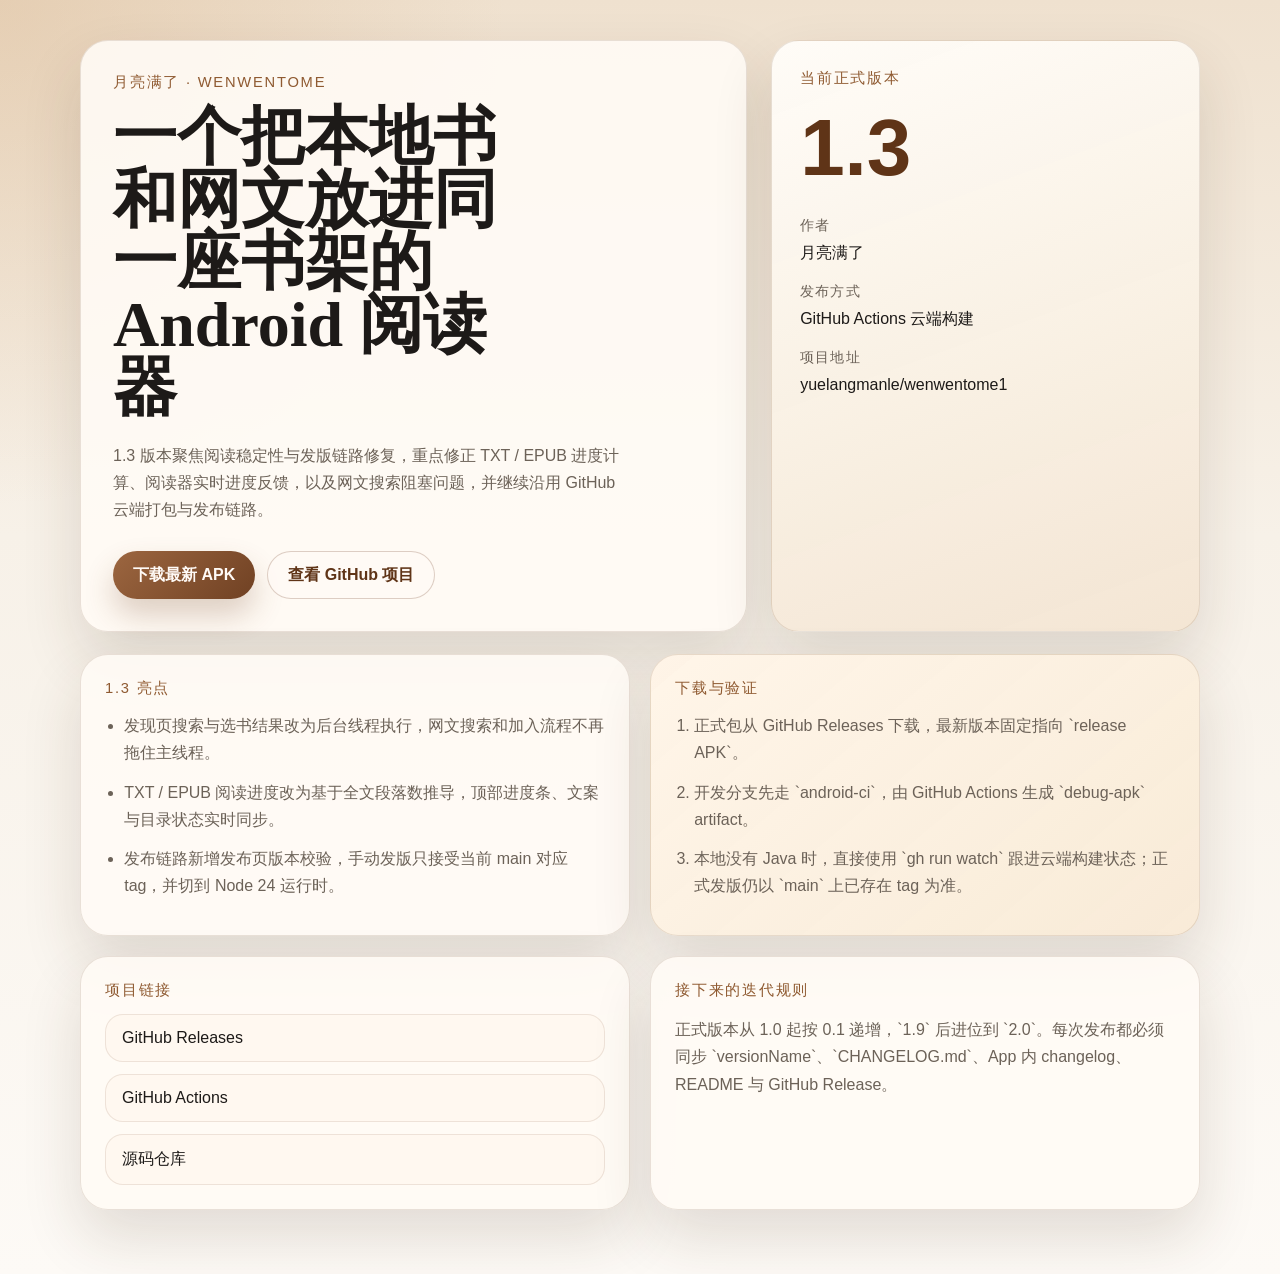
==== site/index.html @ 21248cae "fix: prepare v1.3 reader stability release" ====
<!DOCTYPE html>
<html lang="zh-CN">
<head>
  <meta charset="UTF-8" />
  <meta name="viewport" content="width=device-width, initial-scale=1.0" />
  <title>WenwenToMe 1.3 发布页</title>
  <meta name="description" content="WenwenToMe 1.3 发布页：查看版本亮点、下载入口、GitHub 项目与云端发布说明。" />
  <link rel="stylesheet" href="./styles.css" />
</head>
<body>
  <div class="page-shell">
    <header class="hero">
      <div class="hero-copy">
        <p class="eyebrow">月亮满了 · WenwenToMe</p>
        <h1>一个把本地书和网文放进同一座书架的 Android 阅读器</h1>
        <p class="hero-text">
          1.3 版本聚焦阅读稳定性与发版链路修复，重点修正 TXT / EPUB 进度计算、阅读器实时进度反馈，以及网文搜索阻塞问题，并继续沿用 GitHub 云端打包与发布链路。
        </p>
        <div class="hero-actions">
          <a class="button primary" href="https://github.com/yuelangmanle/wenwentome1/releases/latest">下载最新 APK</a>
          <a class="button secondary" href="https://github.com/yuelangmanle/wenwentome1">查看 GitHub 项目</a>
        </div>
      </div>
      <section class="hero-panel">
        <p class="panel-label">当前正式版本</p>
        <p class="panel-version">1.3</p>
        <dl class="panel-meta">
          <div>
            <dt>作者</dt>
            <dd>月亮满了</dd>
          </div>
          <div>
            <dt>发布方式</dt>
            <dd>GitHub Actions 云端构建</dd>
          </div>
          <div>
            <dt>项目地址</dt>
            <dd>yuelangmanle/wenwentome1</dd>
          </div>
        </dl>
      </section>
    </header>

    <main class="content-grid">
      <section class="card">
        <p class="section-kicker">1.3 亮点</p>
        <ul class="feature-list">
          <li>发现页搜索与选书结果改为后台线程执行，网文搜索和加入流程不再拖住主线程。</li>
          <li>TXT / EPUB 阅读进度改为基于全文段落数推导，顶部进度条、文案与目录状态实时同步。</li>
          <li>发布链路新增发布页版本校验，手动发版只接受当前 main 对应 tag，并切到 Node 24 运行时。</li>
        </ul>
      </section>

      <section class="card accent">
        <p class="section-kicker">下载与验证</p>
        <ol class="step-list">
          <li>正式包从 GitHub Releases 下载，最新版本固定指向 `release APK`。</li>
          <li>开发分支先走 `android-ci`，由 GitHub Actions 生成 `debug-apk` artifact。</li>
          <li>本地没有 Java 时，直接使用 `gh run watch` 跟进云端构建状态；正式发版仍以 `main` 上已存在 tag 为准。</li>
        </ol>
      </section>

      <section class="card">
        <p class="section-kicker">项目链接</p>
        <div class="link-stack">
          <a href="https://github.com/yuelangmanle/wenwentome1/releases">GitHub Releases</a>
          <a href="https://github.com/yuelangmanle/wenwentome1/actions">GitHub Actions</a>
          <a href="https://github.com/yuelangmanle/wenwentome1">源码仓库</a>
        </div>
      </section>

      <section class="card">
        <p class="section-kicker">接下来的迭代规则</p>
        <p class="body-text">
          正式版本从 1.0 起按 0.1 递增，`1.9` 后进位到 `2.0`。每次发布都必须同步 `versionName`、`CHANGELOG.md`、App 内 changelog、README 与 GitHub Release。
        </p>
      </section>
    </main>
  </div>
</body>
</html>
---- site/styles.css ----
:root {
  --bg: #f3ece2;
  --bg-warm: #fffaf4;
  --ink: #1d1a18;
  --muted: #6c6258;
  --accent: #8f5a31;
  --accent-deep: #5f3417;
  --card: rgba(255, 251, 245, 0.9);
  --line: rgba(98, 68, 40, 0.14);
  --shadow: 0 28px 60px rgba(61, 41, 21, 0.14);
}

* {
  box-sizing: border-box;
}

body {
  margin: 0;
  min-height: 100vh;
  font-family: "Avenir Next", "PingFang SC", "Noto Sans SC", sans-serif;
  color: var(--ink);
  background:
    radial-gradient(circle at top left, rgba(212, 173, 130, 0.36), transparent 28%),
    linear-gradient(180deg, #efe1cf 0%, #f7f1e8 42%, #fdfaf6 100%);
}

a {
  color: inherit;
}

.page-shell {
  width: min(1120px, calc(100% - 32px));
  margin: 0 auto;
  padding: 40px 0 64px;
}

.hero {
  display: grid;
  grid-template-columns: 1.4fr 0.9fr;
  gap: 24px;
  align-items: stretch;
}

.hero-copy,
.hero-panel,
.card {
  border: 1px solid var(--line);
  border-radius: 28px;
  background: var(--card);
  box-shadow: var(--shadow);
}

.hero-copy {
  padding: 32px;
}

.eyebrow,
.section-kicker,
.panel-label {
  margin: 0 0 14px;
  font-size: 0.92rem;
  letter-spacing: 0.12em;
  text-transform: uppercase;
  color: var(--accent);
}

h1 {
  margin: 0;
  max-width: 12ch;
  font-family: "Iowan Old Style", "Songti SC", "Noto Serif SC", serif;
  font-size: clamp(2.4rem, 5vw, 4.6rem);
  line-height: 0.98;
}

.hero-text,
.body-text,
.panel-meta dd,
.step-list,
.feature-list {
  color: var(--muted);
  line-height: 1.7;
  font-size: 1rem;
}

.hero-text {
  max-width: 58ch;
  margin: 22px 0 0;
}

.hero-actions {
  display: flex;
  flex-wrap: wrap;
  gap: 12px;
  margin-top: 28px;
}

.button {
  display: inline-flex;
  align-items: center;
  justify-content: center;
  min-height: 48px;
  padding: 0 20px;
  border-radius: 999px;
  font-weight: 700;
  text-decoration: none;
  transition: transform 160ms ease, box-shadow 160ms ease;
}

.button:hover {
  transform: translateY(-2px);
}

.primary {
  background: linear-gradient(135deg, #9c6640, #704123);
  color: #fffaf6;
  box-shadow: 0 16px 30px rgba(112, 65, 35, 0.24);
}

.secondary {
  border: 1px solid rgba(112, 65, 35, 0.24);
  background: rgba(255, 250, 245, 0.72);
  color: var(--accent-deep);
}

.hero-panel {
  padding: 28px;
  background:
    linear-gradient(160deg, rgba(255, 252, 247, 0.96), rgba(243, 229, 210, 0.94)),
    var(--card);
}

.panel-version {
  margin: 0 0 22px;
  font-size: clamp(3rem, 7vw, 5rem);
  font-weight: 800;
  color: var(--accent-deep);
}

.panel-meta {
  display: grid;
  gap: 16px;
  margin: 0;
}

.panel-meta dt {
  margin-bottom: 4px;
  color: var(--muted);
  font-size: 0.88rem;
  text-transform: uppercase;
  letter-spacing: 0.08em;
}

.panel-meta dd {
  margin: 0;
  color: var(--ink);
}

.content-grid {
  display: grid;
  grid-template-columns: repeat(2, minmax(0, 1fr));
  gap: 20px;
  margin-top: 22px;
}

.card {
  padding: 24px;
}

.accent {
  background:
    linear-gradient(140deg, rgba(255, 245, 232, 0.98), rgba(248, 234, 214, 0.94)),
    var(--card);
}

.feature-list,
.step-list {
  margin: 0;
  padding-left: 1.2rem;
}

.feature-list li,
.step-list li {
  margin-bottom: 12px;
}

.link-stack {
  display: grid;
  gap: 12px;
}

.link-stack a {
  display: block;
  padding: 14px 16px;
  border-radius: 18px;
  text-decoration: none;
  background: rgba(255, 248, 240, 0.9);
  border: 1px solid rgba(112, 65, 35, 0.12);
}

@media (max-width: 820px) {
  .page-shell {
    width: min(100% - 20px, 1120px);
    padding-top: 20px;
  }

  .hero,
  .content-grid {
    grid-template-columns: 1fr;
  }

  .hero-copy,
  .hero-panel,
  .card {
    border-radius: 24px;
  }

  .hero-copy {
    padding: 24px;
  }

  .hero-panel,
  .card {
    padding: 20px;
  }
}
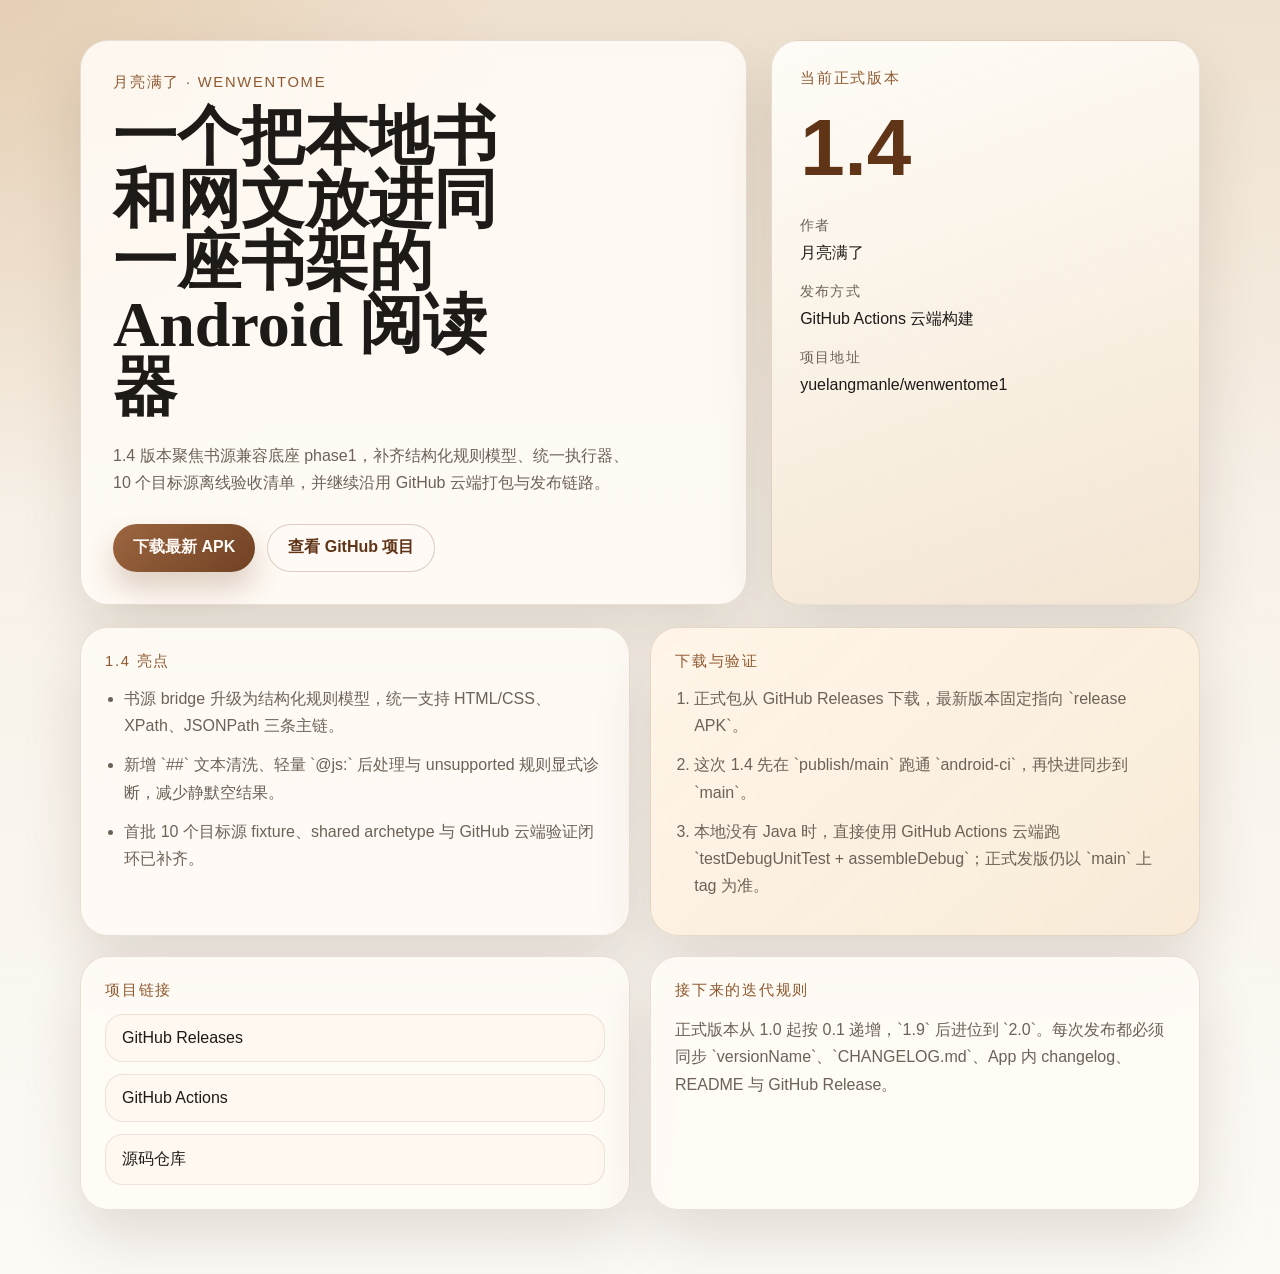
==== commit 26cda62f: "chore: prepare v1.4 source compatibility release" ====
--- a/site/index.html
+++ b/site/index.html
@@ -3,8 +3,8 @@
 <head>
   <meta charset="UTF-8" />
   <meta name="viewport" content="width=device-width, initial-scale=1.0" />
-  <title>WenwenToMe 1.3 发布页</title>
-  <meta name="description" content="WenwenToMe 1.3 发布页：查看版本亮点、下载入口、GitHub 项目与云端发布说明。" />
+  <title>WenwenToMe 1.4 发布页</title>
+  <meta name="description" content="WenwenToMe 1.4 发布页：查看书源兼容底座 phase1、下载入口、GitHub 项目与云端发布说明。" />
   <link rel="stylesheet" href="./styles.css" />
 </head>
 <body>
@@ -14,7 +14,7 @@
         <p class="eyebrow">月亮满了 · WenwenToMe</p>
         <h1>一个把本地书和网文放进同一座书架的 Android 阅读器</h1>
         <p class="hero-text">
-          1.3 版本聚焦阅读稳定性与发版链路修复，重点修正 TXT / EPUB 进度计算、阅读器实时进度反馈，以及网文搜索阻塞问题，并继续沿用 GitHub 云端打包与发布链路。
+          1.4 版本聚焦书源兼容底座 phase1，补齐结构化规则模型、统一执行器、10 个目标源离线验收清单，并继续沿用 GitHub 云端打包与发布链路。
         </p>
         <div class="hero-actions">
           <a class="button primary" href="https://github.com/yuelangmanle/wenwentome1/releases/latest">下载最新 APK</a>
@@ -23,7 +23,7 @@
       </div>
       <section class="hero-panel">
         <p class="panel-label">当前正式版本</p>
-        <p class="panel-version">1.3</p>
+        <p class="panel-version">1.4</p>
         <dl class="panel-meta">
           <div>
             <dt>作者</dt>
@@ -43,11 +43,11 @@
 
     <main class="content-grid">
       <section class="card">
-        <p class="section-kicker">1.3 亮点</p>
+        <p class="section-kicker">1.4 亮点</p>
         <ul class="feature-list">
-          <li>发现页搜索与选书结果改为后台线程执行，网文搜索和加入流程不再拖住主线程。</li>
-          <li>TXT / EPUB 阅读进度改为基于全文段落数推导，顶部进度条、文案与目录状态实时同步。</li>
-          <li>发布链路新增发布页版本校验，手动发版只接受当前 main 对应 tag，并切到 Node 24 运行时。</li>
+          <li>书源 bridge 升级为结构化规则模型，统一支持 HTML/CSS、XPath、JSONPath 三条主链。</li>
+          <li>新增 `##` 文本清洗、轻量 `@js:` 后处理与 unsupported 规则显式诊断，减少静默空结果。</li>
+          <li>首批 10 个目标源 fixture、shared archetype 与 GitHub 云端验证闭环已补齐。</li>
         </ul>
       </section>
 
@@ -55,8 +55,8 @@
         <p class="section-kicker">下载与验证</p>
         <ol class="step-list">
           <li>正式包从 GitHub Releases 下载，最新版本固定指向 `release APK`。</li>
-          <li>开发分支先走 `android-ci`，由 GitHub Actions 生成 `debug-apk` artifact。</li>
-          <li>本地没有 Java 时，直接使用 `gh run watch` 跟进云端构建状态；正式发版仍以 `main` 上已存在 tag 为准。</li>
+          <li>这次 1.4 先在 `publish/main` 跑通 `android-ci`，再快进同步到 `main`。</li>
+          <li>本地没有 Java 时，直接使用 GitHub Actions 云端跑 `testDebugUnitTest + assembleDebug`；正式发版仍以 `main` 上 tag 为准。</li>
         </ol>
       </section>
 
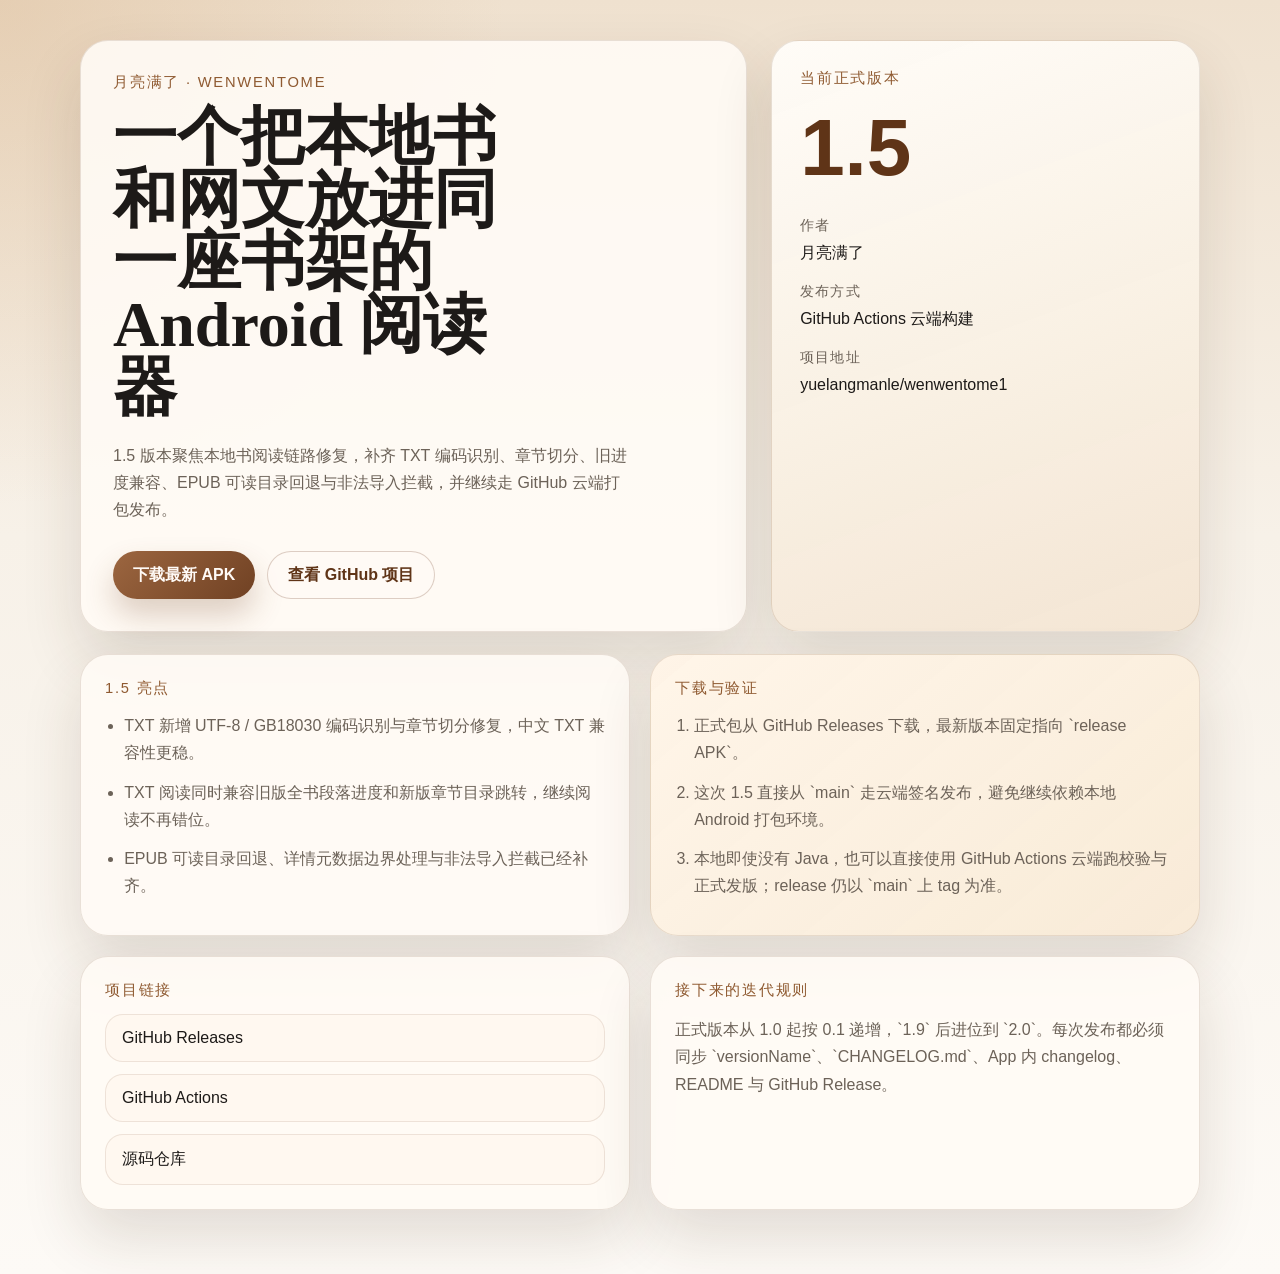
==== commit e2cf605e: "chore: prepare v1.5 release metadata" ====
--- a/site/index.html
+++ b/site/index.html
@@ -3,8 +3,8 @@
 <head>
   <meta charset="UTF-8" />
   <meta name="viewport" content="width=device-width, initial-scale=1.0" />
-  <title>WenwenToMe 1.4 发布页</title>
-  <meta name="description" content="WenwenToMe 1.4 发布页：查看书源兼容底座 phase1、下载入口、GitHub 项目与云端发布说明。" />
+  <title>WenwenToMe 1.5 发布页</title>
+  <meta name="description" content="WenwenToMe 1.5 发布页：查看 TXT / EPUB 阅读修复、下载入口、GitHub 项目与云端发布说明。" />
   <link rel="stylesheet" href="./styles.css" />
 </head>
 <body>
@@ -14,7 +14,7 @@
         <p class="eyebrow">月亮满了 · WenwenToMe</p>
         <h1>一个把本地书和网文放进同一座书架的 Android 阅读器</h1>
         <p class="hero-text">
-          1.4 版本聚焦书源兼容底座 phase1，补齐结构化规则模型、统一执行器、10 个目标源离线验收清单，并继续沿用 GitHub 云端打包与发布链路。
+          1.5 版本聚焦本地书阅读链路修复，补齐 TXT 编码识别、章节切分、旧进度兼容、EPUB 可读目录回退与非法导入拦截，并继续走 GitHub 云端打包发布。
         </p>
         <div class="hero-actions">
           <a class="button primary" href="https://github.com/yuelangmanle/wenwentome1/releases/latest">下载最新 APK</a>
@@ -23,7 +23,7 @@
       </div>
       <section class="hero-panel">
         <p class="panel-label">当前正式版本</p>
-        <p class="panel-version">1.4</p>
+        <p class="panel-version">1.5</p>
         <dl class="panel-meta">
           <div>
             <dt>作者</dt>
@@ -43,11 +43,11 @@
 
     <main class="content-grid">
       <section class="card">
-        <p class="section-kicker">1.4 亮点</p>
+        <p class="section-kicker">1.5 亮点</p>
         <ul class="feature-list">
-          <li>书源 bridge 升级为结构化规则模型，统一支持 HTML/CSS、XPath、JSONPath 三条主链。</li>
-          <li>新增 `##` 文本清洗、轻量 `@js:` 后处理与 unsupported 规则显式诊断，减少静默空结果。</li>
-          <li>首批 10 个目标源 fixture、shared archetype 与 GitHub 云端验证闭环已补齐。</li>
+          <li>TXT 新增 UTF-8 / GB18030 编码识别与章节切分修复，中文 TXT 兼容性更稳。</li>
+          <li>TXT 阅读同时兼容旧版全书段落进度和新版章节目录跳转，继续阅读不再错位。</li>
+          <li>EPUB 可读目录回退、详情元数据边界处理与非法导入拦截已经补齐。</li>
         </ul>
       </section>
 
@@ -55,8 +55,8 @@
         <p class="section-kicker">下载与验证</p>
         <ol class="step-list">
           <li>正式包从 GitHub Releases 下载，最新版本固定指向 `release APK`。</li>
-          <li>这次 1.4 先在 `publish/main` 跑通 `android-ci`，再快进同步到 `main`。</li>
-          <li>本地没有 Java 时，直接使用 GitHub Actions 云端跑 `testDebugUnitTest + assembleDebug`；正式发版仍以 `main` 上 tag 为准。</li>
+          <li>这次 1.5 直接从 `main` 走云端签名发布，避免继续依赖本地 Android 打包环境。</li>
+          <li>本地即使没有 Java，也可以直接使用 GitHub Actions 云端跑校验与正式发版；release 仍以 `main` 上 tag 为准。</li>
         </ol>
       </section>
 
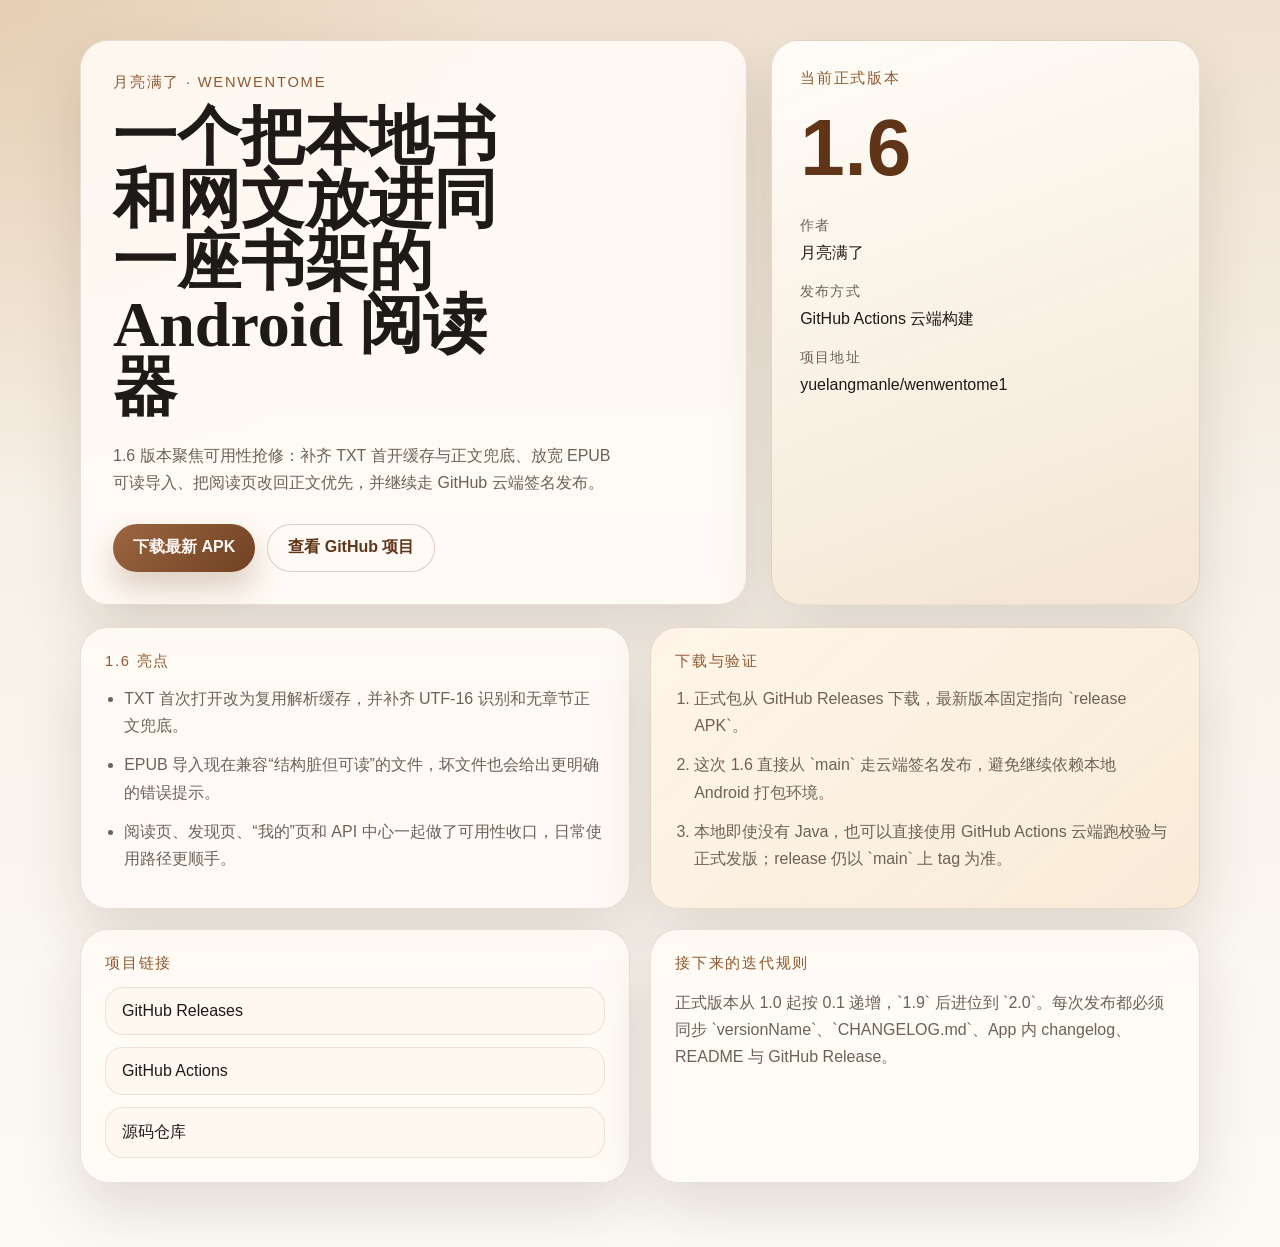
==== commit d5a5335e: "chore: prepare v1.6 release metadata" ====
--- a/site/index.html
+++ b/site/index.html
@@ -3,8 +3,8 @@
 <head>
   <meta charset="UTF-8" />
   <meta name="viewport" content="width=device-width, initial-scale=1.0" />
-  <title>WenwenToMe 1.5 发布页</title>
-  <meta name="description" content="WenwenToMe 1.5 发布页：查看 TXT / EPUB 阅读修复、下载入口、GitHub 项目与云端发布说明。" />
+  <title>WenwenToMe 1.6 发布页</title>
+  <meta name="description" content="WenwenToMe 1.6 发布页：查看 TXT / EPUB 可用性抢修、阅读页收口与正式安装包下载入口。" />
   <link rel="stylesheet" href="./styles.css" />
 </head>
 <body>
@@ -14,7 +14,7 @@
         <p class="eyebrow">月亮满了 · WenwenToMe</p>
         <h1>一个把本地书和网文放进同一座书架的 Android 阅读器</h1>
         <p class="hero-text">
-          1.5 版本聚焦本地书阅读链路修复，补齐 TXT 编码识别、章节切分、旧进度兼容、EPUB 可读目录回退与非法导入拦截，并继续走 GitHub 云端打包发布。
+          1.6 版本聚焦可用性抢修：补齐 TXT 首开缓存与正文兜底、放宽 EPUB 可读导入、把阅读页改回正文优先，并继续走 GitHub 云端签名发布。
         </p>
         <div class="hero-actions">
           <a class="button primary" href="https://github.com/yuelangmanle/wenwentome1/releases/latest">下载最新 APK</a>
@@ -23,7 +23,7 @@
       </div>
       <section class="hero-panel">
         <p class="panel-label">当前正式版本</p>
-        <p class="panel-version">1.5</p>
+        <p class="panel-version">1.6</p>
         <dl class="panel-meta">
           <div>
             <dt>作者</dt>
@@ -43,11 +43,11 @@
 
     <main class="content-grid">
       <section class="card">
-        <p class="section-kicker">1.5 亮点</p>
+        <p class="section-kicker">1.6 亮点</p>
         <ul class="feature-list">
-          <li>TXT 新增 UTF-8 / GB18030 编码识别与章节切分修复，中文 TXT 兼容性更稳。</li>
-          <li>TXT 阅读同时兼容旧版全书段落进度和新版章节目录跳转，继续阅读不再错位。</li>
-          <li>EPUB 可读目录回退、详情元数据边界处理与非法导入拦截已经补齐。</li>
+          <li>TXT 首次打开改为复用解析缓存，并补齐 UTF-16 识别和无章节正文兜底。</li>
+          <li>EPUB 导入现在兼容“结构脏但可读”的文件，坏文件也会给出更明确的错误提示。</li>
+          <li>阅读页、发现页、“我的”页和 API 中心一起做了可用性收口，日常使用路径更顺手。</li>
         </ul>
       </section>
 
@@ -55,7 +55,7 @@
         <p class="section-kicker">下载与验证</p>
         <ol class="step-list">
           <li>正式包从 GitHub Releases 下载，最新版本固定指向 `release APK`。</li>
-          <li>这次 1.5 直接从 `main` 走云端签名发布，避免继续依赖本地 Android 打包环境。</li>
+          <li>这次 1.6 直接从 `main` 走云端签名发布，避免继续依赖本地 Android 打包环境。</li>
           <li>本地即使没有 Java，也可以直接使用 GitHub Actions 云端跑校验与正式发版；release 仍以 `main` 上 tag 为准。</li>
         </ol>
       </section>
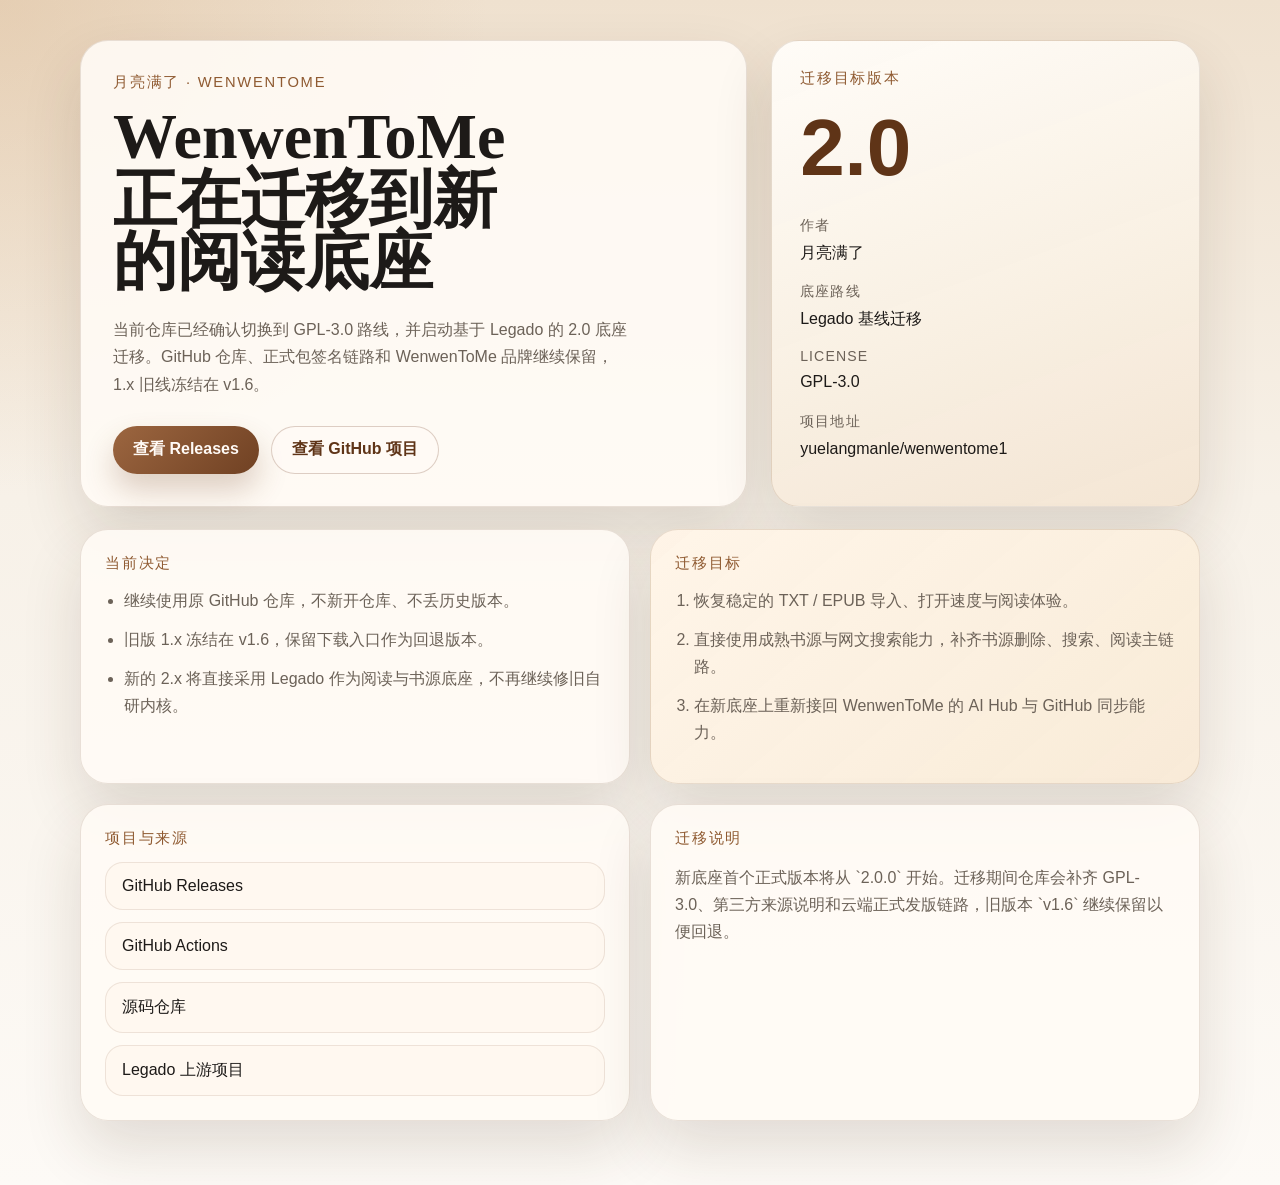
==== commit 6e2ae2f0: "docs: freeze 1.x line and establish gpl baseline" ====
--- a/site/index.html
+++ b/site/index.html
@@ -3,8 +3,8 @@
 <head>
   <meta charset="UTF-8" />
   <meta name="viewport" content="width=device-width, initial-scale=1.0" />
-  <title>WenwenToMe 1.6 发布页</title>
-  <meta name="description" content="WenwenToMe 1.6 发布页：查看 TXT / EPUB 可用性抢修、阅读页收口与正式安装包下载入口。" />
+  <title>WenwenToMe 迁移公告</title>
+  <meta name="description" content="WenwenToMe 正在从 1.x 旧线迁移到基于 Legado 的 2.0 底座，仓库与发布链路保持不变。" />
   <link rel="stylesheet" href="./styles.css" />
 </head>
 <body>
@@ -12,26 +12,30 @@
     <header class="hero">
       <div class="hero-copy">
         <p class="eyebrow">月亮满了 · WenwenToMe</p>
-        <h1>一个把本地书和网文放进同一座书架的 Android 阅读器</h1>
+        <h1>WenwenToMe 正在迁移到新的阅读底座</h1>
         <p class="hero-text">
-          1.6 版本聚焦可用性抢修：补齐 TXT 首开缓存与正文兜底、放宽 EPUB 可读导入、把阅读页改回正文优先，并继续走 GitHub 云端签名发布。
+          当前仓库已经确认切换到 GPL-3.0 路线，并启动基于 Legado 的 2.0 底座迁移。GitHub 仓库、正式包签名链路和 WenwenToMe 品牌继续保留，1.x 旧线冻结在 v1.6。
         </p>
         <div class="hero-actions">
-          <a class="button primary" href="https://github.com/yuelangmanle/wenwentome1/releases/latest">下载最新 APK</a>
+          <a class="button primary" href="https://github.com/yuelangmanle/wenwentome1/releases">查看 Releases</a>
           <a class="button secondary" href="https://github.com/yuelangmanle/wenwentome1">查看 GitHub 项目</a>
         </div>
       </div>
       <section class="hero-panel">
-        <p class="panel-label">当前正式版本</p>
-        <p class="panel-version">1.6</p>
+        <p class="panel-label">迁移目标版本</p>
+        <p class="panel-version">2.0</p>
         <dl class="panel-meta">
           <div>
             <dt>作者</dt>
             <dd>月亮满了</dd>
           </div>
           <div>
-            <dt>发布方式</dt>
-            <dd>GitHub Actions 云端构建</dd>
+            <dt>底座路线</dt>
+            <dd>Legado 基线迁移</dd>
+          </div>
+          <div>
+            <dt>License</dt>
+            <dd>GPL-3.0</dd>
           </div>
           <div>
             <dt>项目地址</dt>
@@ -43,36 +47,37 @@
 
     <main class="content-grid">
       <section class="card">
-        <p class="section-kicker">1.6 亮点</p>
+        <p class="section-kicker">当前决定</p>
         <ul class="feature-list">
-          <li>TXT 首次打开改为复用解析缓存，并补齐 UTF-16 识别和无章节正文兜底。</li>
-          <li>EPUB 导入现在兼容“结构脏但可读”的文件，坏文件也会给出更明确的错误提示。</li>
-          <li>阅读页、发现页、“我的”页和 API 中心一起做了可用性收口，日常使用路径更顺手。</li>
+          <li>继续使用原 GitHub 仓库，不新开仓库、不丢历史版本。</li>
+          <li>旧版 1.x 冻结在 v1.6，保留下载入口作为回退版本。</li>
+          <li>新的 2.x 将直接采用 Legado 作为阅读与书源底座，不再继续修旧自研内核。</li>
         </ul>
       </section>
 
       <section class="card accent">
-        <p class="section-kicker">下载与验证</p>
+        <p class="section-kicker">迁移目标</p>
         <ol class="step-list">
-          <li>正式包从 GitHub Releases 下载，最新版本固定指向 `release APK`。</li>
-          <li>这次 1.6 直接从 `main` 走云端签名发布，避免继续依赖本地 Android 打包环境。</li>
-          <li>本地即使没有 Java，也可以直接使用 GitHub Actions 云端跑校验与正式发版；release 仍以 `main` 上 tag 为准。</li>
+          <li>恢复稳定的 TXT / EPUB 导入、打开速度与阅读体验。</li>
+          <li>直接使用成熟书源与网文搜索能力，补齐书源删除、搜索、阅读主链路。</li>
+          <li>在新底座上重新接回 WenwenToMe 的 AI Hub 与 GitHub 同步能力。</li>
         </ol>
       </section>
 
       <section class="card">
-        <p class="section-kicker">项目链接</p>
+        <p class="section-kicker">项目与来源</p>
         <div class="link-stack">
           <a href="https://github.com/yuelangmanle/wenwentome1/releases">GitHub Releases</a>
           <a href="https://github.com/yuelangmanle/wenwentome1/actions">GitHub Actions</a>
           <a href="https://github.com/yuelangmanle/wenwentome1">源码仓库</a>
+          <a href="https://github.com/gedoor/legado">Legado 上游项目</a>
         </div>
       </section>
 
       <section class="card">
-        <p class="section-kicker">接下来的迭代规则</p>
+        <p class="section-kicker">迁移说明</p>
         <p class="body-text">
-          正式版本从 1.0 起按 0.1 递增，`1.9` 后进位到 `2.0`。每次发布都必须同步 `versionName`、`CHANGELOG.md`、App 内 changelog、README 与 GitHub Release。
+          新底座首个正式版本将从 `2.0.0` 开始。迁移期间仓库会补齐 GPL-3.0、第三方来源说明和云端正式发版链路，旧版本 `v1.6` 继续保留以便回退。
         </p>
       </section>
     </main>
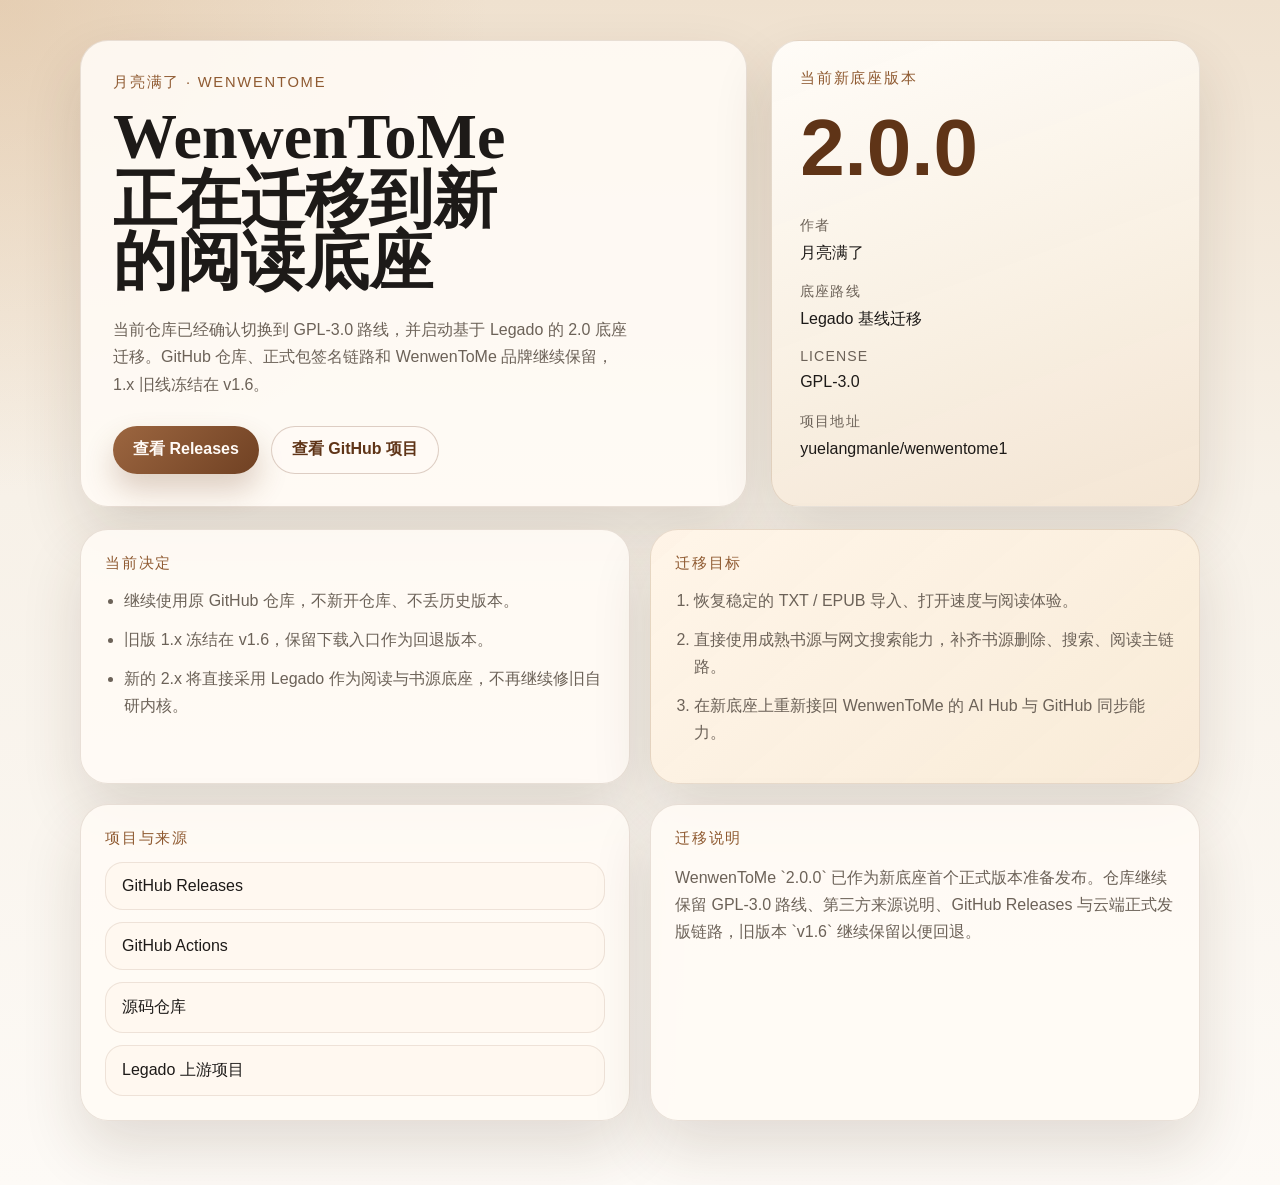
==== commit 78f6d82d: "ci: restore cloud release pipeline for 2.0.0" ====
--- a/site/index.html
+++ b/site/index.html
@@ -22,8 +22,8 @@
         </div>
       </div>
       <section class="hero-panel">
-        <p class="panel-label">迁移目标版本</p>
-        <p class="panel-version">2.0</p>
+        <p class="panel-label">当前新底座版本</p>
+        <p class="panel-version">2.0.0</p>
         <dl class="panel-meta">
           <div>
             <dt>作者</dt>
@@ -77,7 +77,7 @@
       <section class="card">
         <p class="section-kicker">迁移说明</p>
         <p class="body-text">
-          新底座首个正式版本将从 `2.0.0` 开始。迁移期间仓库会补齐 GPL-3.0、第三方来源说明和云端正式发版链路，旧版本 `v1.6` 继续保留以便回退。
+          WenwenToMe `2.0.0` 已作为新底座首个正式版本准备发布。仓库继续保留 GPL-3.0 路线、第三方来源说明、GitHub Releases 与云端正式发版链路，旧版本 `v1.6` 继续保留以便回退。
         </p>
       </section>
     </main>
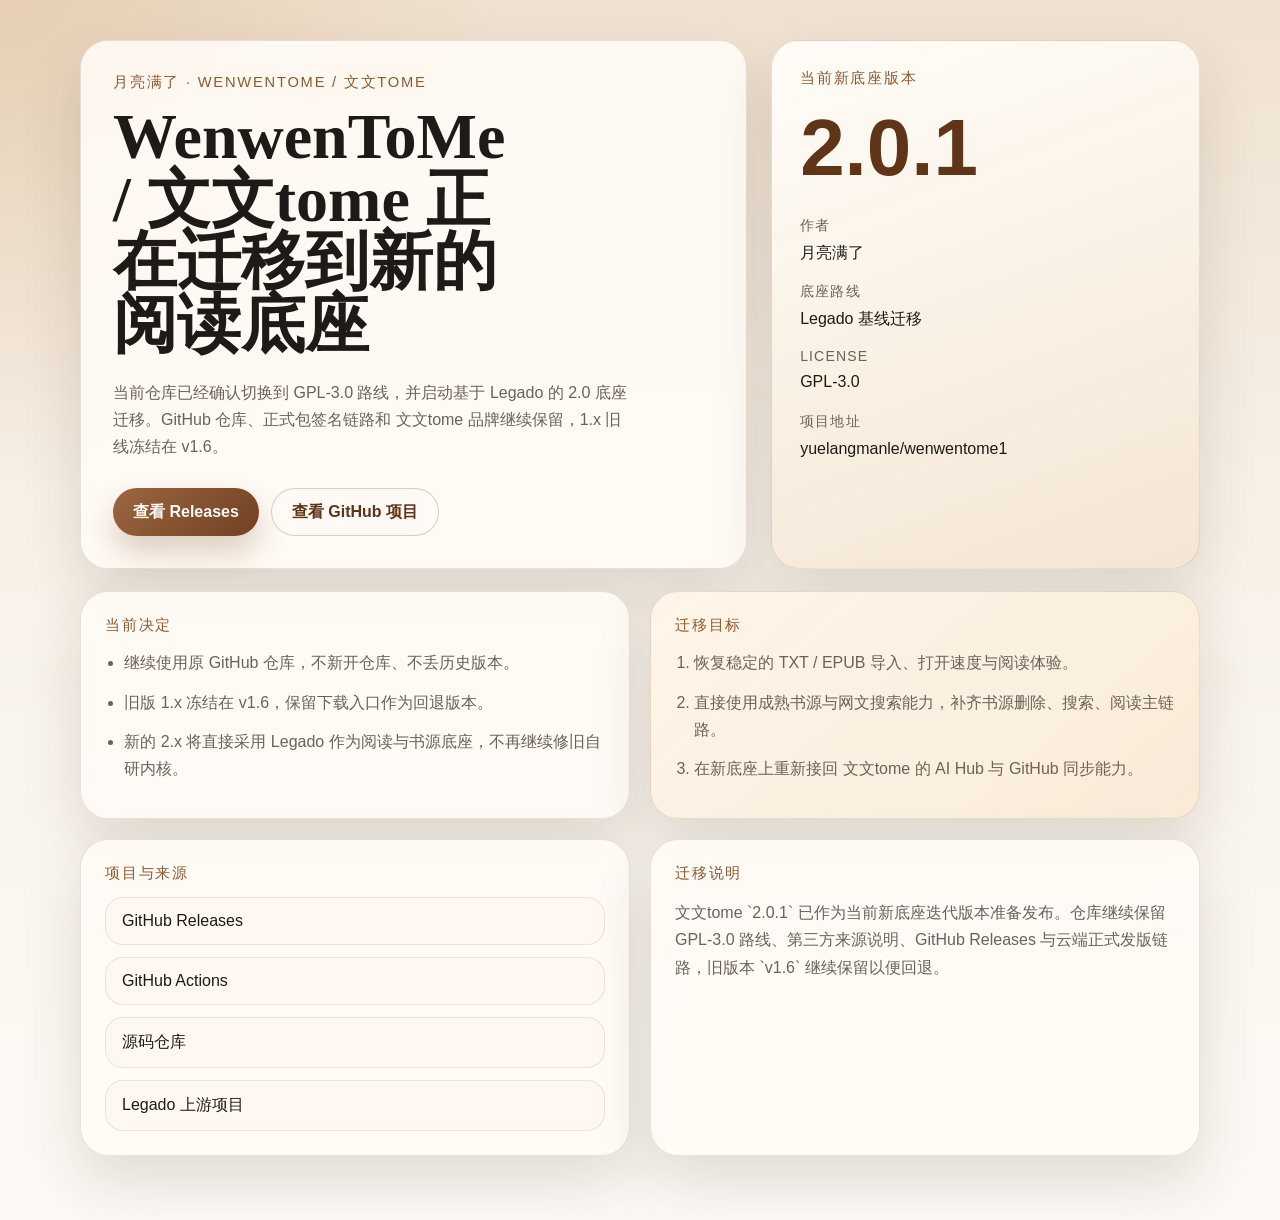
==== commit 472e2df5: "feat: advance wenwentome 2.0.1 integration" ====
--- a/site/index.html
+++ b/site/index.html
@@ -3,18 +3,18 @@
 <head>
   <meta charset="UTF-8" />
   <meta name="viewport" content="width=device-width, initial-scale=1.0" />
-  <title>WenwenToMe 迁移公告</title>
-  <meta name="description" content="WenwenToMe 正在从 1.x 旧线迁移到基于 Legado 的 2.0 底座，仓库与发布链路保持不变。" />
+  <title>WenwenToMe / 文文tome 迁移公告</title>
+  <meta name="description" content="WenwenToMe / 文文tome 正在从 1.x 旧线迁移到基于 Legado 的 2.0 底座，仓库与发布链路保持不变。" />
   <link rel="stylesheet" href="./styles.css" />
 </head>
 <body>
   <div class="page-shell">
     <header class="hero">
       <div class="hero-copy">
-        <p class="eyebrow">月亮满了 · WenwenToMe</p>
-        <h1>WenwenToMe 正在迁移到新的阅读底座</h1>
+        <p class="eyebrow">月亮满了 · WenwenToMe / 文文tome</p>
+        <h1>WenwenToMe / 文文tome 正在迁移到新的阅读底座</h1>
         <p class="hero-text">
-          当前仓库已经确认切换到 GPL-3.0 路线，并启动基于 Legado 的 2.0 底座迁移。GitHub 仓库、正式包签名链路和 WenwenToMe 品牌继续保留，1.x 旧线冻结在 v1.6。
+          当前仓库已经确认切换到 GPL-3.0 路线，并启动基于 Legado 的 2.0 底座迁移。GitHub 仓库、正式包签名链路和 文文tome 品牌继续保留，1.x 旧线冻结在 v1.6。
         </p>
         <div class="hero-actions">
           <a class="button primary" href="https://github.com/yuelangmanle/wenwentome1/releases">查看 Releases</a>
@@ -23,7 +23,7 @@
       </div>
       <section class="hero-panel">
         <p class="panel-label">当前新底座版本</p>
-        <p class="panel-version">2.0.0</p>
+        <p class="panel-version">2.0.1</p>
         <dl class="panel-meta">
           <div>
             <dt>作者</dt>
@@ -60,7 +60,7 @@
         <ol class="step-list">
           <li>恢复稳定的 TXT / EPUB 导入、打开速度与阅读体验。</li>
           <li>直接使用成熟书源与网文搜索能力，补齐书源删除、搜索、阅读主链路。</li>
-          <li>在新底座上重新接回 WenwenToMe 的 AI Hub 与 GitHub 同步能力。</li>
+          <li>在新底座上重新接回 文文tome 的 AI Hub 与 GitHub 同步能力。</li>
         </ol>
       </section>
 
@@ -77,7 +77,7 @@
       <section class="card">
         <p class="section-kicker">迁移说明</p>
         <p class="body-text">
-          WenwenToMe `2.0.0` 已作为新底座首个正式版本准备发布。仓库继续保留 GPL-3.0 路线、第三方来源说明、GitHub Releases 与云端正式发版链路，旧版本 `v1.6` 继续保留以便回退。
+          文文tome `2.0.1` 已作为当前新底座迭代版本准备发布。仓库继续保留 GPL-3.0 路线、第三方来源说明、GitHub Releases 与云端正式发版链路，旧版本 `v1.6` 继续保留以便回退。
         </p>
       </section>
     </main>
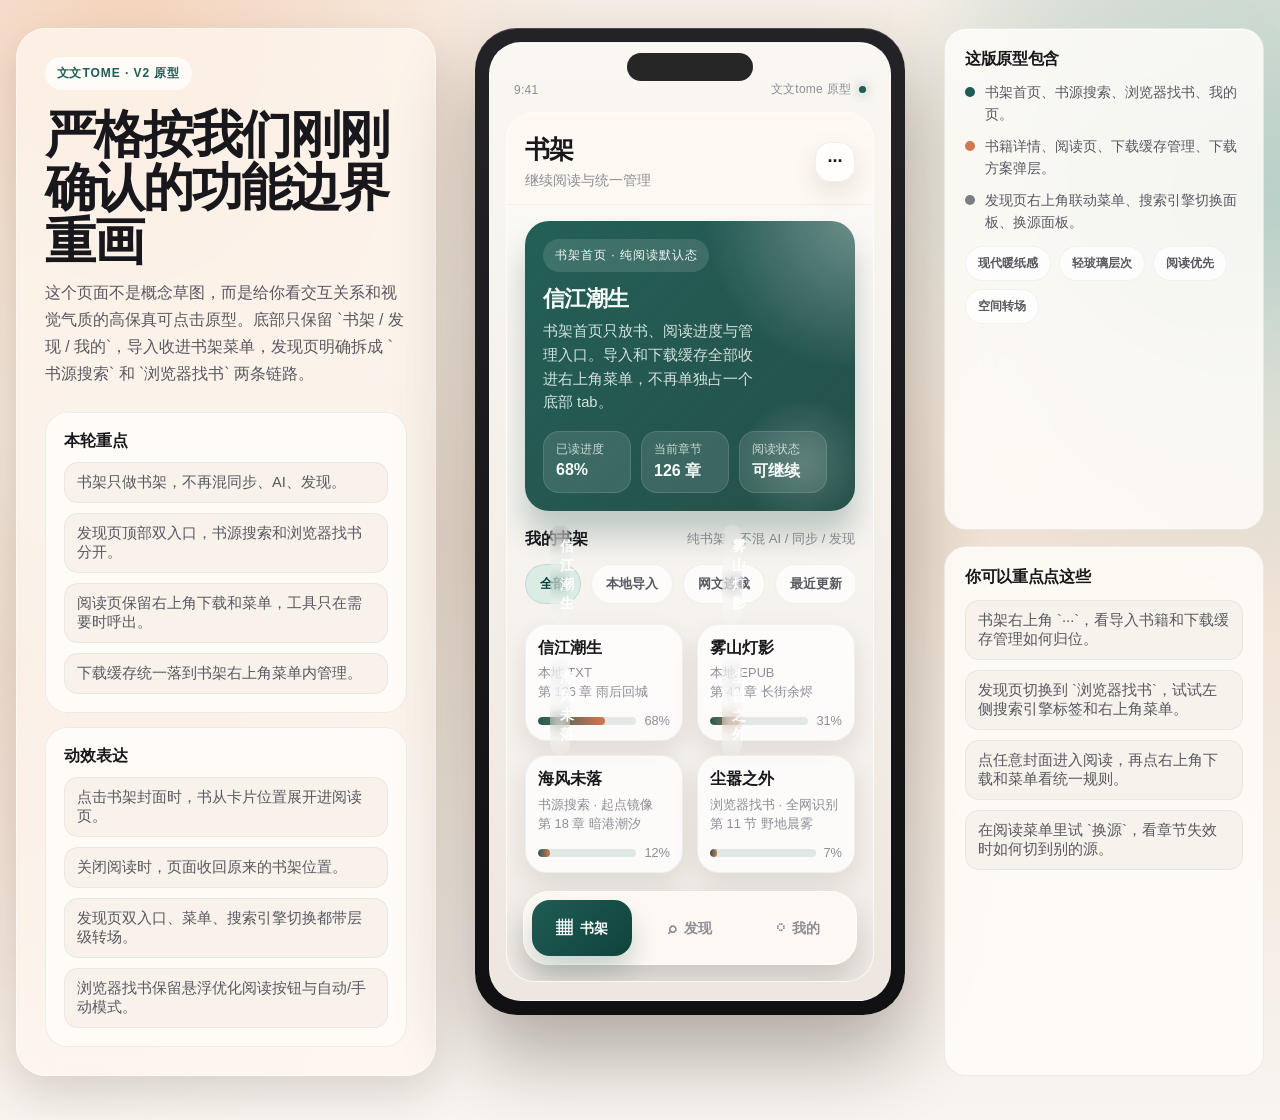
==== commit 825632d9: "fix: route pages home to wenwentome prototype" ====
--- a/site/index.html
+++ b/site/index.html
@@ -3,84 +3,121 @@
 <head>
   <meta charset="UTF-8" />
   <meta name="viewport" content="width=device-width, initial-scale=1.0" />
-  <title>WenwenToMe / 文文tome 迁移公告</title>
-  <meta name="description" content="WenwenToMe / 文文tome 正在从 1.x 旧线迁移到基于 Legado 的 2.0 底座，仓库与发布链路保持不变。" />
-  <link rel="stylesheet" href="./styles.css" />
+  <title>WenwenToMe / 文文tome 原型预览</title>
+  <meta name="description" content="文文tome 2.0 可点击交互原型，包含书架、发现、我的与阅读器界面方案。" />
+  <meta http-equiv="refresh" content="0; url=./wenwentome-v2-prototype.html" />
+  <style>
+    :root {
+      color-scheme: light;
+      --bg: #f2ede3;
+      --panel: rgba(255, 252, 245, 0.88);
+      --text: #231815;
+      --muted: #6d6257;
+      --accent: #b85c38;
+      --accent-strong: #8d3f1e;
+      --border: rgba(35, 24, 21, 0.08);
+      --shadow: 0 24px 80px rgba(82, 45, 27, 0.16);
+    }
+
+    * {
+      box-sizing: border-box;
+    }
+
+    body {
+      margin: 0;
+      min-height: 100vh;
+      display: grid;
+      place-items: center;
+      padding: 24px;
+      background:
+        radial-gradient(circle at top left, rgba(255, 206, 159, 0.48), transparent 38%),
+        radial-gradient(circle at bottom right, rgba(195, 110, 73, 0.24), transparent 32%),
+        linear-gradient(160deg, #f7f2ea 0%, #efe3d4 52%, #e9dbc8 100%);
+      color: var(--text);
+      font-family: "SF Pro Display", "PingFang SC", "Hiragino Sans GB", "Microsoft YaHei", sans-serif;
+    }
+
+    .panel {
+      width: min(100%, 560px);
+      padding: 32px 28px;
+      border-radius: 28px;
+      background: var(--panel);
+      border: 1px solid var(--border);
+      box-shadow: var(--shadow);
+      backdrop-filter: blur(18px);
+    }
+
+    .eyebrow {
+      margin: 0 0 12px;
+      font-size: 13px;
+      letter-spacing: 0.12em;
+      text-transform: uppercase;
+      color: var(--accent-strong);
+    }
+
+    h1 {
+      margin: 0;
+      font-size: clamp(28px, 5vw, 40px);
+      line-height: 1.08;
+    }
+
+    p {
+      margin: 14px 0 0;
+      line-height: 1.7;
+      color: var(--muted);
+      font-size: 15px;
+    }
+
+    .actions {
+      display: flex;
+      flex-wrap: wrap;
+      gap: 12px;
+      margin-top: 24px;
+    }
+
+    .button {
+      display: inline-flex;
+      align-items: center;
+      justify-content: center;
+      min-height: 46px;
+      padding: 0 18px;
+      border-radius: 999px;
+      text-decoration: none;
+      font-weight: 600;
+      transition: transform 160ms ease, box-shadow 160ms ease, background 160ms ease;
+    }
+
+    .button:hover {
+      transform: translateY(-1px);
+    }
+
+    .button.primary {
+      color: #fffaf4;
+      background: linear-gradient(135deg, var(--accent) 0%, var(--accent-strong) 100%);
+      box-shadow: 0 14px 30px rgba(141, 63, 30, 0.22);
+    }
+
+    .button.secondary {
+      color: var(--text);
+      background: rgba(255, 255, 255, 0.7);
+      border: 1px solid var(--border);
+    }
+  </style>
+  <script>
+    window.location.replace("./wenwentome-v2-prototype.html");
+  </script>
 </head>
 <body>
-  <div class="page-shell">
-    <header class="hero">
-      <div class="hero-copy">
-        <p class="eyebrow">月亮满了 · WenwenToMe / 文文tome</p>
-        <h1>WenwenToMe / 文文tome 正在迁移到新的阅读底座</h1>
-        <p class="hero-text">
-          当前仓库已经确认切换到 GPL-3.0 路线，并启动基于 Legado 的 2.0 底座迁移。GitHub 仓库、正式包签名链路和 文文tome 品牌继续保留，1.x 旧线冻结在 v1.6。
-        </p>
-        <div class="hero-actions">
-          <a class="button primary" href="https://github.com/yuelangmanle/wenwentome1/releases">查看 Releases</a>
-          <a class="button secondary" href="https://github.com/yuelangmanle/wenwentome1">查看 GitHub 项目</a>
-        </div>
-      </div>
-      <section class="hero-panel">
-        <p class="panel-label">当前新底座版本</p>
-        <p class="panel-version">2.0.1</p>
-        <dl class="panel-meta">
-          <div>
-            <dt>作者</dt>
-            <dd>月亮满了</dd>
-          </div>
-          <div>
-            <dt>底座路线</dt>
-            <dd>Legado 基线迁移</dd>
-          </div>
-          <div>
-            <dt>License</dt>
-            <dd>GPL-3.0</dd>
-          </div>
-          <div>
-            <dt>项目地址</dt>
-            <dd>yuelangmanle/wenwentome1</dd>
-          </div>
-        </dl>
-      </section>
-    </header>
-
-    <main class="content-grid">
-      <section class="card">
-        <p class="section-kicker">当前决定</p>
-        <ul class="feature-list">
-          <li>继续使用原 GitHub 仓库，不新开仓库、不丢历史版本。</li>
-          <li>旧版 1.x 冻结在 v1.6，保留下载入口作为回退版本。</li>
-          <li>新的 2.x 将直接采用 Legado 作为阅读与书源底座，不再继续修旧自研内核。</li>
-        </ul>
-      </section>
-
-      <section class="card accent">
-        <p class="section-kicker">迁移目标</p>
-        <ol class="step-list">
-          <li>恢复稳定的 TXT / EPUB 导入、打开速度与阅读体验。</li>
-          <li>直接使用成熟书源与网文搜索能力，补齐书源删除、搜索、阅读主链路。</li>
-          <li>在新底座上重新接回 文文tome 的 AI Hub 与 GitHub 同步能力。</li>
-        </ol>
-      </section>
-
-      <section class="card">
-        <p class="section-kicker">项目与来源</p>
-        <div class="link-stack">
-          <a href="https://github.com/yuelangmanle/wenwentome1/releases">GitHub Releases</a>
-          <a href="https://github.com/yuelangmanle/wenwentome1/actions">GitHub Actions</a>
-          <a href="https://github.com/yuelangmanle/wenwentome1">源码仓库</a>
-          <a href="https://github.com/gedoor/legado">Legado 上游项目</a>
-        </div>
-      </section>
-
-      <section class="card">
-        <p class="section-kicker">迁移说明</p>
-        <p class="body-text">
-          文文tome `2.0.1` 已作为当前新底座迭代版本准备发布。仓库继续保留 GPL-3.0 路线、第三方来源说明、GitHub Releases 与云端正式发版链路，旧版本 `v1.6` 继续保留以便回退。
-        </p>
-      </section>
-    </main>
-  </div>
+  <main class="panel">
+    <p class="eyebrow">WenwenToMe / 文文tome</p>
+    <h1>正在进入可点击原型页</h1>
+    <p>
+      发布站首页已切换为文文tome 2.0 原型预览入口。如果浏览器没有自动跳转，可以手动打开原型页或查看迁移公告。
+    </p>
+    <div class="actions">
+      <a class="button primary" href="./wenwentome-v2-prototype.html">打开原型页</a>
+      <a class="button secondary" href="./migration-notice.html">查看迁移公告</a>
+    </div>
+  </main>
 </body>
 </html>
